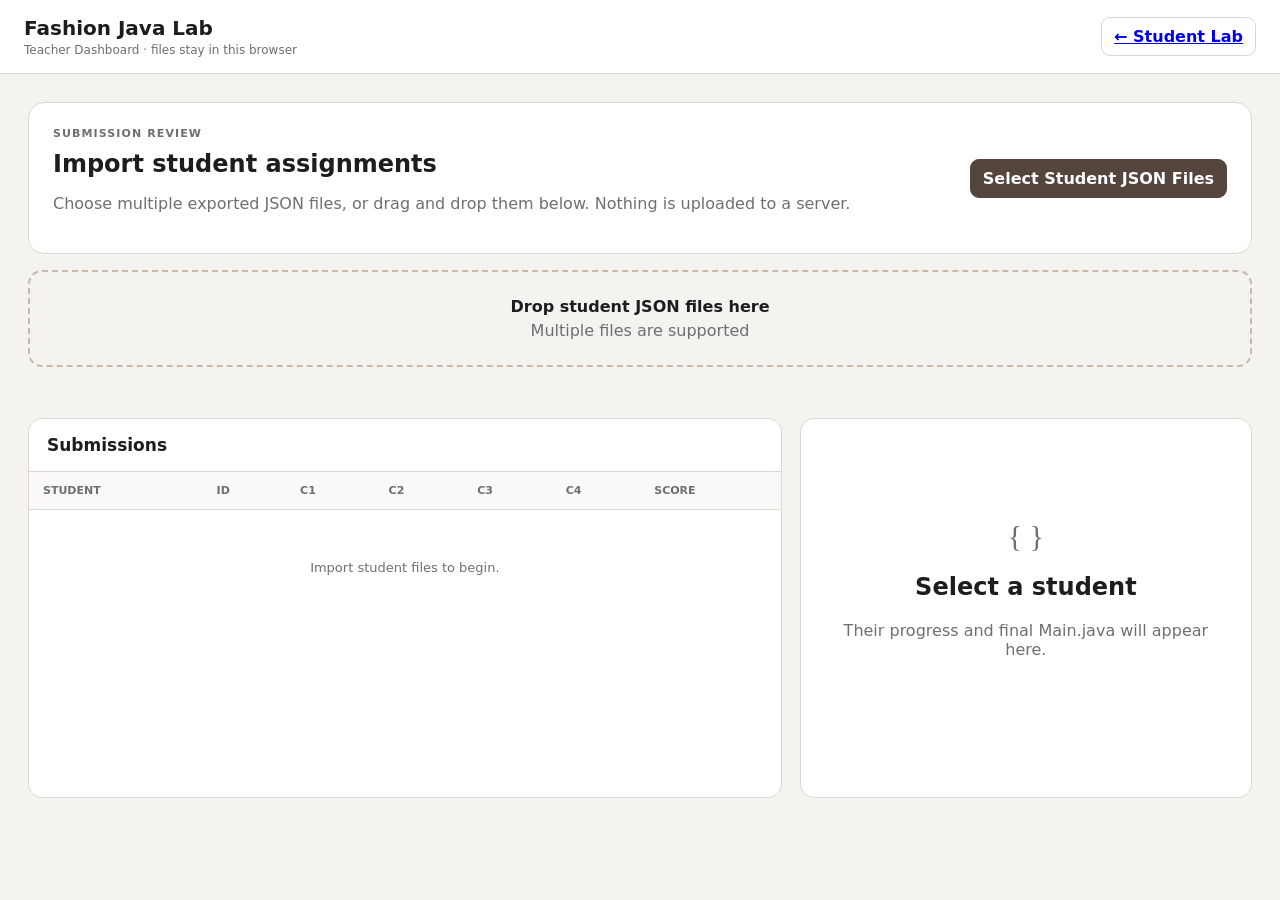
==== teacher.html @ 4a5b23d3 "Build persistent Fashion Java Lab workflow" ====
<!doctype html><html lang="en"><head><meta charset="utf-8"><meta name="viewport" content="width=device-width,initial-scale=1"><title>Teacher Dashboard · Fashion Java Lab</title><link rel="stylesheet" href="assets/style.css"><link rel="stylesheet" href="assets/teacher.css"></head><body>
<header class="topbar"><div><h1>Fashion Java Lab</h1><div class="sub">Teacher Dashboard · files stay in this browser</div></div><a class="btn ghost" href="index.html">← Student Lab</a></header>
<main class="teacher-wrap"><section class="upload-card"><div><div class="eyebrow">Submission review</div><h2>Import student assignments</h2><p class="muted">Choose multiple exported JSON files, or drag and drop them below. Nothing is uploaded to a server.</p></div><label class="btn primary file-button">Select Student JSON Files<input id="fileInput" type="file" accept="application/json,.json" multiple></label></section>
<section id="dropZone" class="drop-zone" tabindex="0"><strong>Drop student JSON files here</strong><span>Multiple files are supported</span></section><p id="importStatus" class="import-status" role="status"></p>
<section class="dashboard-grid"><div class="table-card"><div class="table-heading"><h2>Submissions</h2><button id="clearBtn" class="text-button danger" hidden>Clear list</button></div><div class="table-scroll"><table><thead><tr><th>Student</th><th>ID</th><th>C1</th><th>C2</th><th>C3</th><th>C4</th><th>Score</th></tr></thead><tbody id="studentRows"><tr><td colspan="7" class="empty">Import student files to begin.</td></tr></tbody></table></div></div>
<aside id="studentDetail" class="detail-card"><div class="empty-detail"><div class="empty-icon">{ }</div><h2>Select a student</h2><p class="muted">Their progress and final Main.java will appear here.</p></div></aside></section></main><script src="assets/teacher.js"></script></body></html>
---- assets/style.css ----
:root{--bg:#f5f3ef;--card:#fff;--ink:#1d1d1f;--muted:#6e6e73;--line:#ddd7cf;--accent:#55463d;--accent-soft:#eee8e1;--ok:#197447;--ok-soft:#e9f6ef;--bad:#b33a3a;--bad-soft:#fdf0ef;--code:#171717}*{box-sizing:border-box}body{margin:0;font-family:Inter,ui-sans-serif,system-ui,-apple-system,"Segoe UI",sans-serif;background:var(--bg);color:var(--ink)}button,input,textarea{font:inherit}.hidden{display:none!important}.muted,.note,.sub{color:var(--muted)}.login-shell{min-height:100vh;display:grid;place-items:center;padding:24px;background:radial-gradient(circle at 80% 10%,#e9dfd3,transparent 35%),var(--bg)}.login-card{width:min(460px,100%);background:#fff;border:1px solid var(--line);border-radius:20px;padding:36px;box-shadow:0 20px 60px #4a382516}.login-card h1{font-size:30px;margin:8px 0}.login-card p{line-height:1.6}.login-card label,.settings label{display:block;font-size:13px;font-weight:700;margin:20px 0 7px}.login-card input,.settings input{width:100%;padding:12px;border:1px solid var(--line);border-radius:9px}.wide{width:100%;margin-top:24px}.quiet-link{display:block;text-align:center;margin-top:20px;color:var(--muted);font-size:13px}.error{color:var(--bad);font-size:13px;min-height:20px}.topbar{padding:16px 24px;border-bottom:1px solid var(--line);background:#fff;display:flex;justify-content:space-between;gap:20px;align-items:center}.topbar h1{font-size:20px;margin:0}.sub{font-size:12px;margin-top:3px}.student-tools{display:flex;align-items:center;gap:10px;flex-wrap:wrap;justify-content:flex-end}.badge{font-size:12px;background:var(--accent-soft);border-radius:999px;padding:7px 11px}.lab-grid{display:grid;grid-template-columns:280px minmax(450px,1fr) 300px;min-height:calc(100vh - 73px)}.panel{padding:20px}.left{border-right:1px solid var(--line)}.right{border-left:1px solid var(--line)}.section-label,.eyebrow{text-transform:uppercase;letter-spacing:.1em;font-size:11px;font-weight:800;color:var(--muted);margin-bottom:10px}.card{background:var(--card);border:1px solid var(--line);border-radius:14px;padding:16px;margin:14px 0;box-shadow:0 2px 12px #00000007}.card h2{font-size:16px;margin:0 0 10px}.card h3{font-size:11px;text-transform:uppercase;letter-spacing:.07em;color:var(--muted);margin:16px 0 7px}.task p,.task li{font-size:14px;line-height:1.55}.task ul{padding-left:20px}.challenge{width:100%;display:grid;grid-template-columns:28px 1fr 20px;text-align:left;align-items:center;padding:11px 9px;margin:5px 0;border:1px solid transparent;border-radius:10px;background:transparent;cursor:pointer}.challenge.active{border-color:var(--accent);background:#fff}.challenge:hover{background:#fff}.challenge small{display:block;color:var(--muted);margin-top:2px}.progress-icon{font-size:17px;color:var(--muted)}.complete .progress-icon{color:var(--ok)}.editor-head{display:flex;align-items:center;justify-content:space-between;gap:8px}.filetabs{display:flex;gap:6px;flex-wrap:wrap}.filetabs button,.btn{border:1px solid var(--line);background:#fff;border-radius:9px;padding:9px 12px;cursor:pointer;font-weight:650}.filetabs button.active{background:var(--accent-soft);border-color:#c9b9aa}.edit-dot{font-size:9px;color:var(--ok);margin-left:3px}.editor{width:100%;min-height:430px;background:var(--code);color:#f6f6f6;border:0;border-radius:12px;padding:18px;margin-top:9px;font:14px/1.6 ui-monospace,SFMono-Regular,Menlo,Consolas,monospace;tab-size:4;resize:vertical}.editor:read-only{color:#d5d0cb}.save-status{font-size:12px;color:var(--ok);white-space:nowrap}.actions{display:flex;gap:9px;margin:12px 0}.btn.primary{background:var(--accent);color:#fff;border-color:var(--accent)}.btn.success{color:var(--ok);border-color:#99cbb0}.btn.ghost{background:transparent}.text-button{border:0;background:none;cursor:pointer;text-decoration:underline;color:var(--muted)}.danger{color:var(--bad)}.results{margin-top:20px}.console{background:#0e0e0e;color:#d7f8df;border-radius:12px;min-height:100px;padding:14px;white-space:pre-wrap;font:13px/1.5 ui-monospace,SFMono-Regular,Menlo,Consolas,monospace}.check{padding:9px 11px;border-radius:8px;margin:6px 0;font-size:13px}.check.ok{color:var(--ok);background:var(--ok-soft)}.check.bad{color:var(--bad);background:var(--bad-soft)}pre.api{overflow:auto;background:#f6f3ef;padding:12px;border-radius:9px;font:12px/1.5 ui-monospace,monospace}.concept pre{white-space:pre-wrap;font:12px/1.7 ui-monospace,monospace}.settings summary{cursor:pointer;font-weight:700}.settings input{margin:4px 0 9px}.note{font-size:12px;line-height:1.5}@media(max-width:1080px){.lab-grid{grid-template-columns:240px 1fr}.right{grid-column:1/-1;border:0;border-top:1px solid var(--line);display:grid;grid-template-columns:repeat(3,1fr);gap:12px}.right>.section-label{grid-column:1/-1}.right .card{margin:0}}@media(max-width:760px){.topbar{align-items:flex-start}.lab-grid{display:block}.left,.right{border:0;border-bottom:1px solid var(--line)}.right{display:block}.right .card{margin:14px 0}.student-tools .badge{display:none}.editor{min-height:360px}.login-card{padding:26px}.save-status{display:none}}
---- assets/teacher.css ----
.teacher-wrap{max-width:1280px;margin:auto;padding:28px}.upload-card{display:flex;justify-content:space-between;align-items:center;gap:24px;background:#fff;border:1px solid var(--line);border-radius:16px;padding:24px}.upload-card h2{margin:4px 0}.file-button input{position:absolute;width:1px;height:1px;opacity:0}.drop-zone{margin:16px 0;border:2px dashed #c9b9aa;border-radius:14px;padding:25px;text-align:center;color:var(--muted);transition:.15s}.drop-zone strong,.drop-zone span{display:block}.drop-zone strong{color:var(--ink);margin-bottom:5px}.drop-zone.dragging{background:var(--accent-soft);border-color:var(--accent)}.import-status{min-height:22px;font-size:13px}.dashboard-grid{display:grid;grid-template-columns:minmax(560px,1.25fr) minmax(360px,.75fr);gap:18px}.table-card,.detail-card{background:#fff;border:1px solid var(--line);border-radius:14px;overflow:hidden}.table-heading{padding:16px 18px;display:flex;justify-content:space-between}.table-heading h2{margin:0;font-size:17px}.table-scroll{overflow:auto}table{width:100%;border-collapse:collapse}th,td{text-align:left;padding:12px 14px;border-top:1px solid var(--line);font-size:13px}th{font-size:11px;text-transform:uppercase;color:var(--muted);background:#faf9f7}.student-row{cursor:pointer}.student-row:hover,.student-row.active{background:var(--accent-soft)}.mark-pass{color:var(--ok);font-weight:800}.mark-fail{color:var(--bad)}.empty{text-align:center;color:var(--muted);padding:50px}.detail-card{padding:20px;min-height:380px}.empty-detail{text-align:center;margin-top:80px}.empty-icon{font:30px ui-monospace;color:var(--muted)}.detail-head{display:flex;justify-content:space-between;border-bottom:1px solid var(--line);padding-bottom:14px}.detail-head h2{margin:0}.meta-grid{display:grid;grid-template-columns:1fr 1fr;gap:12px;margin:16px 0}.meta{padding:10px;background:#f7f5f2;border-radius:9px}.meta small{display:block;color:var(--muted);margin-bottom:3px}.progress-line{display:flex;gap:8px;flex-wrap:wrap}.progress-pill{padding:6px 9px;border-radius:99px;background:var(--bad-soft);font-size:12px;color:var(--bad)}.progress-pill.done{color:var(--ok);background:var(--ok-soft)}.code-view{background:#171717;color:#f6f6f6;border-radius:10px;padding:14px;overflow:auto;max-height:420px;font:12px/1.55 ui-monospace,monospace;white-space:pre}@media(max-width:900px){.dashboard-grid{grid-template-columns:1fr}.upload-card{align-items:flex-start;flex-direction:column}.teacher-wrap{padding:16px}}
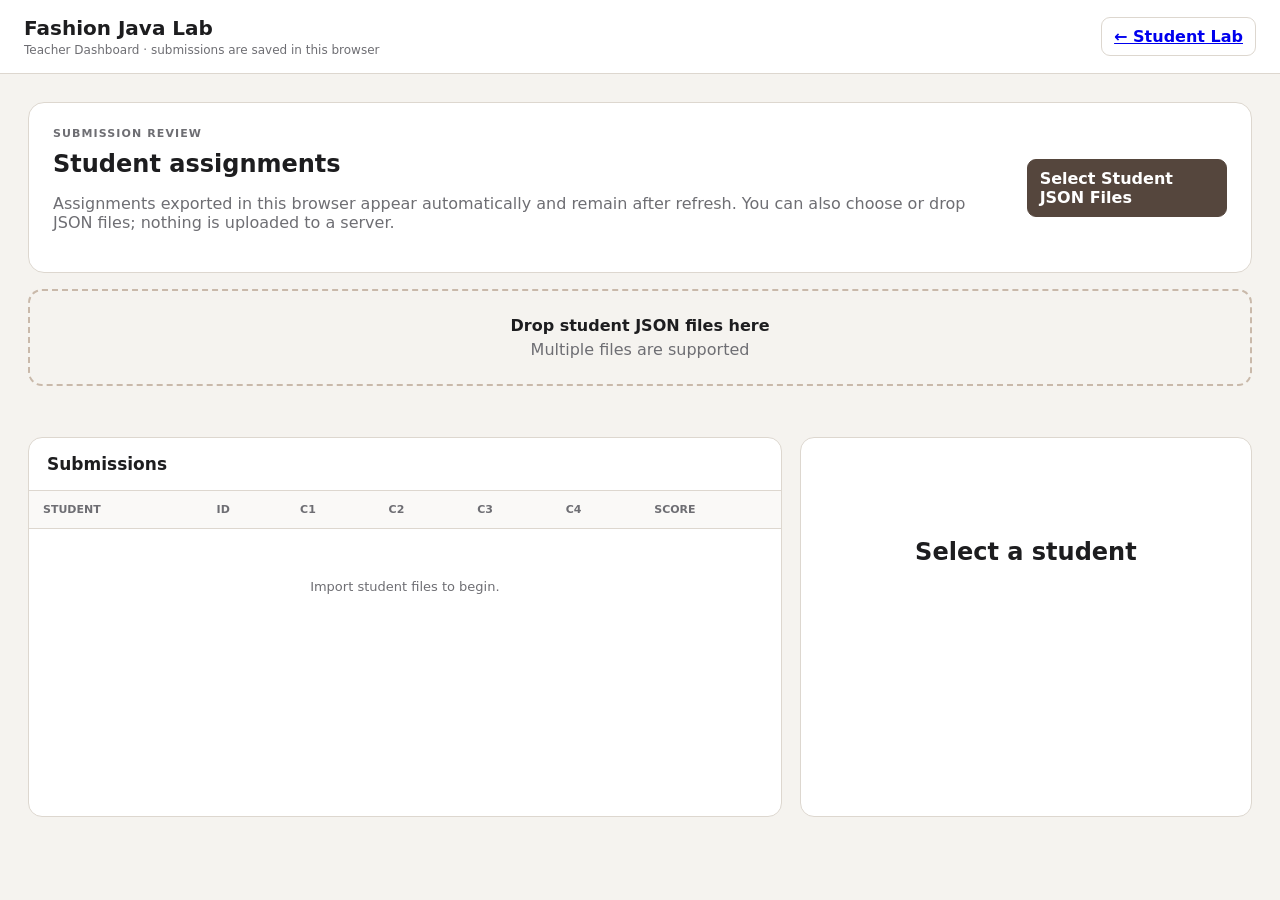
==== commit aaf1bdf7: "Persist exports in teacher dashboard" ====
--- a/teacher.html
+++ b/teacher.html
@@ -1,6 +1,6 @@
 <!doctype html><html lang="en"><head><meta charset="utf-8"><meta name="viewport" content="width=device-width,initial-scale=1"><title>Teacher Dashboard · Fashion Java Lab</title><link rel="stylesheet" href="assets/style.css"><link rel="stylesheet" href="assets/teacher.css"></head><body>
-<header class="topbar"><div><h1>Fashion Java Lab</h1><div class="sub">Teacher Dashboard · files stay in this browser</div></div><a class="btn ghost" href="index.html">← Student Lab</a></header>
-<main class="teacher-wrap"><section class="upload-card"><div><div class="eyebrow">Submission review</div><h2>Import student assignments</h2><p class="muted">Choose multiple exported JSON files, or drag and drop them below. Nothing is uploaded to a server.</p></div><label class="btn primary file-button">Select Student JSON Files<input id="fileInput" type="file" accept="application/json,.json" multiple></label></section>
+<header class="topbar"><div><h1>Fashion Java Lab</h1><div class="sub">Teacher Dashboard · submissions are saved in this browser</div></div><a class="btn ghost" href="index.html">← Student Lab</a></header>
+<main class="teacher-wrap"><section class="upload-card"><div><div class="eyebrow">Submission review</div><h2>Student assignments</h2><p class="muted">Assignments exported in this browser appear automatically and remain after refresh. You can also choose or drop JSON files; nothing is uploaded to a server.</p></div><label class="btn primary file-button">Select Student JSON Files<input id="fileInput" type="file" accept="application/json,.json" multiple></label></section>
 <section id="dropZone" class="drop-zone" tabindex="0"><strong>Drop student JSON files here</strong><span>Multiple files are supported</span></section><p id="importStatus" class="import-status" role="status"></p>
 <section class="dashboard-grid"><div class="table-card"><div class="table-heading"><h2>Submissions</h2><button id="clearBtn" class="text-button danger" hidden>Clear list</button></div><div class="table-scroll"><table><thead><tr><th>Student</th><th>ID</th><th>C1</th><th>C2</th><th>C3</th><th>C4</th><th>Score</th></tr></thead><tbody id="studentRows"><tr><td colspan="7" class="empty">Import student files to begin.</td></tr></tbody></table></div></div>
 <aside id="studentDetail" class="detail-card"><div class="empty-detail"><div class="empty-icon">{ }</div><h2>Select a student</h2><p class="muted">Their progress and final Main.java will appear here.</p></div></aside></section></main><script src="assets/teacher.js"></script></body></html>
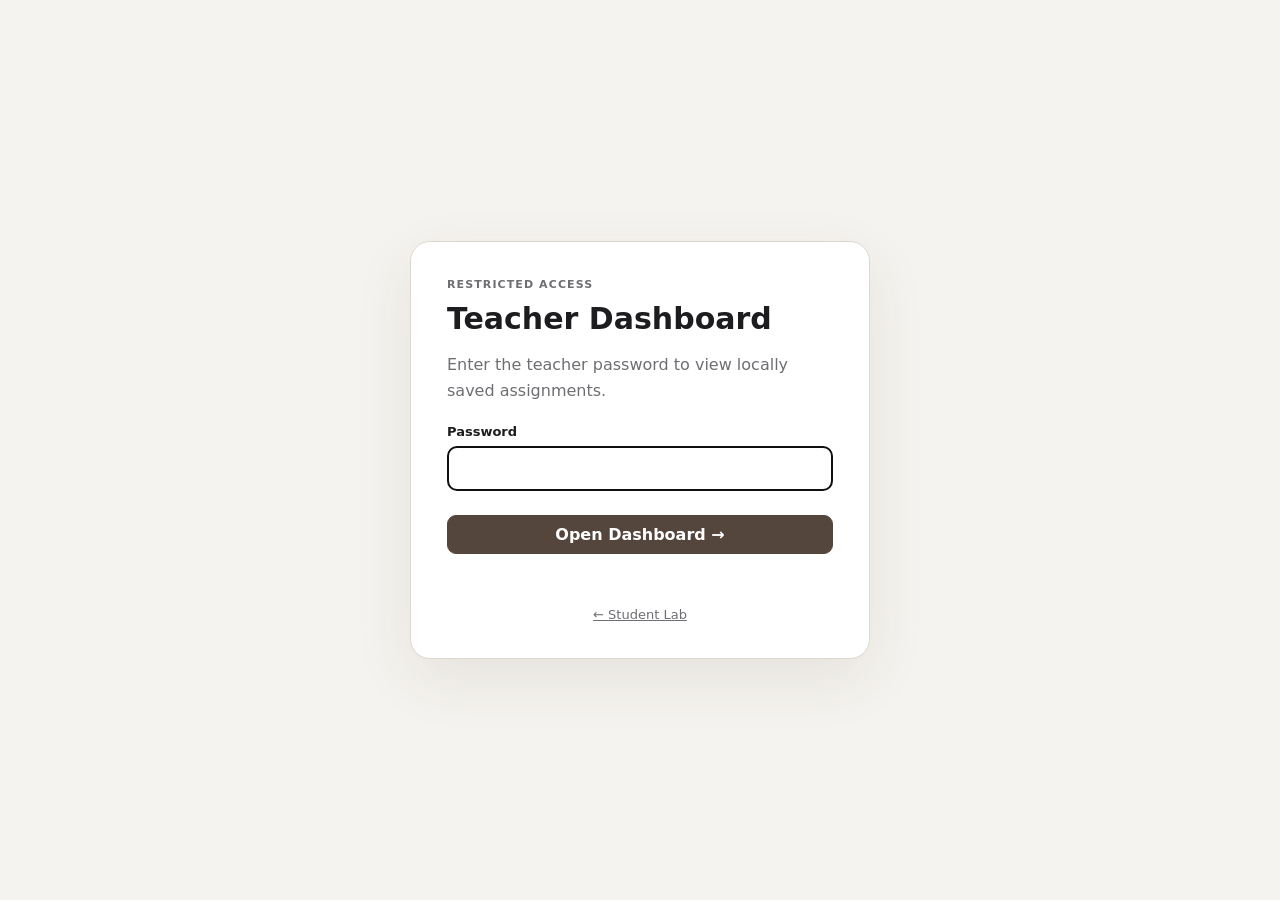
==== commit b0034cb7: "Require password for teacher dashboard" ====
--- a/teacher.html
+++ b/teacher.html
@@ -1,6 +1,7 @@
 <!doctype html><html lang="en"><head><meta charset="utf-8"><meta name="viewport" content="width=device-width,initial-scale=1"><title>Teacher Dashboard · Fashion Java Lab</title><link rel="stylesheet" href="assets/style.css"><link rel="stylesheet" href="assets/teacher.css"></head><body>
-<header class="topbar"><div><h1>Fashion Java Lab</h1><div class="sub">Teacher Dashboard · submissions are saved in this browser</div></div><a class="btn ghost" href="index.html">← Student Lab</a></header>
+<section id="teacherLogin" class="teacher-login"><form id="teacherLoginForm" class="login-card"><div class="eyebrow">Restricted access</div><h1>Teacher Dashboard</h1><p class="muted">Enter the teacher password to view locally saved assignments.</p><label for="teacherPassword">Password</label><input id="teacherPassword" type="password" autocomplete="current-password" required autofocus><button class="btn primary wide" type="submit">Open Dashboard →</button><p id="teacherLoginError" class="error" role="alert"></p><a href="index.html" class="quiet-link">← Student Lab</a></form></section>
+<div id="teacherView" class="hidden"><header class="topbar"><div><h1>Fashion Java Lab</h1><div class="sub">Teacher Dashboard · submissions are saved in this browser</div></div><div class="teacher-actions"><button id="lockBtn" class="btn ghost" type="button">Lock Dashboard</button><a class="btn ghost" href="index.html">← Student Lab</a></div></header>
 <main class="teacher-wrap"><section class="upload-card"><div><div class="eyebrow">Submission review</div><h2>Student assignments</h2><p class="muted">Assignments exported in this browser appear automatically and remain after refresh. You can also choose or drop JSON files; nothing is uploaded to a server.</p></div><label class="btn primary file-button">Select Student JSON Files<input id="fileInput" type="file" accept="application/json,.json" multiple></label></section>
-<section id="dropZone" class="drop-zone" tabindex="0"><strong>Drop student JSON files here</strong><span>Multiple files are supported</span></section><p id="importStatus" class="import-status" role="status"></p>
+<section id="dropZone" class="drop-zone" tabindex="0"><strong>Drop student JSON files here</strong><span>Multiple files are supported</span></section><p id="importStatus" class="import-status" role="status" aria-live="polite"></p>
 <section class="dashboard-grid"><div class="table-card"><div class="table-heading"><h2>Submissions</h2><button id="clearBtn" class="text-button danger" hidden>Clear list</button></div><div class="table-scroll"><table><thead><tr><th>Student</th><th>ID</th><th>C1</th><th>C2</th><th>C3</th><th>C4</th><th>Score</th></tr></thead><tbody id="studentRows"><tr><td colspan="7" class="empty">Import student files to begin.</td></tr></tbody></table></div></div>
-<aside id="studentDetail" class="detail-card"><div class="empty-detail"><div class="empty-icon">{ }</div><h2>Select a student</h2><p class="muted">Their progress and final Main.java will appear here.</p></div></aside></section></main><script src="assets/teacher.js"></script></body></html>
+<aside id="studentDetail" class="detail-card"><div class="empty-detail"><div class="empty-icon">{ }</div><h2>Select a student</h2><p class="muted">Their progress and final Main.java will appear here.</p></div></aside></section></main></div><script src="assets/teacher.js"></script></body></html>
--- a/assets/teacher.css
+++ b/assets/teacher.css
@@ -1 +1 @@
-.teacher-wrap{max-width:1280px;margin:auto;padding:28px}.upload-card{display:flex;justify-content:space-between;align-items:center;gap:24px;background:#fff;border:1px solid var(--line);border-radius:16px;padding:24px}.upload-card h2{margin:4px 0}.file-button input{position:absolute;width:1px;height:1px;opacity:0}.drop-zone{margin:16px 0;border:2px dashed #c9b9aa;border-radius:14px;padding:25px;text-align:center;color:var(--muted);transition:.15s}.drop-zone strong,.drop-zone span{display:block}.drop-zone strong{color:var(--ink);margin-bottom:5px}.drop-zone.dragging{background:var(--accent-soft);border-color:var(--accent)}.import-status{min-height:22px;font-size:13px}.dashboard-grid{display:grid;grid-template-columns:minmax(560px,1.25fr) minmax(360px,.75fr);gap:18px}.table-card,.detail-card{background:#fff;border:1px solid var(--line);border-radius:14px;overflow:hidden}.table-heading{padding:16px 18px;display:flex;justify-content:space-between}.table-heading h2{margin:0;font-size:17px}.table-scroll{overflow:auto}table{width:100%;border-collapse:collapse}th,td{text-align:left;padding:12px 14px;border-top:1px solid var(--line);font-size:13px}th{font-size:11px;text-transform:uppercase;color:var(--muted);background:#faf9f7}.student-row{cursor:pointer}.student-row:hover,.student-row.active{background:var(--accent-soft)}.mark-pass{color:var(--ok);font-weight:800}.mark-fail{color:var(--bad)}.empty{text-align:center;color:var(--muted);padding:50px}.detail-card{padding:20px;min-height:380px}.empty-detail{text-align:center;margin-top:80px}.empty-icon{font:30px ui-monospace;color:var(--muted)}.detail-head{display:flex;justify-content:space-between;border-bottom:1px solid var(--line);padding-bottom:14px}.detail-head h2{margin:0}.meta-grid{display:grid;grid-template-columns:1fr 1fr;gap:12px;margin:16px 0}.meta{padding:10px;background:#f7f5f2;border-radius:9px}.meta small{display:block;color:var(--muted);margin-bottom:3px}.progress-line{display:flex;gap:8px;flex-wrap:wrap}.progress-pill{padding:6px 9px;border-radius:99px;background:var(--bad-soft);font-size:12px;color:var(--bad)}.progress-pill.done{color:var(--ok);background:var(--ok-soft)}.code-view{background:#171717;color:#f6f6f6;border-radius:10px;padding:14px;overflow:auto;max-height:420px;font:12px/1.55 ui-monospace,monospace;white-space:pre}@media(max-width:900px){.dashboard-grid{grid-template-columns:1fr}.upload-card{align-items:flex-start;flex-direction:column}.teacher-wrap{padding:16px}}
+.teacher-login{min-height:100vh;display:grid;place-items:center;padding:24px}.teacher-actions{display:flex;gap:10px;align-items:center}.teacher-wrap{max-width:1280px;margin:auto;padding:28px}.upload-card{display:flex;justify-content:space-between;align-items:center;gap:24px;background:#fff;border:1px solid var(--line);border-radius:16px;padding:24px}.upload-card h2{margin:4px 0}.file-button input{position:absolute;width:1px;height:1px;opacity:0}.drop-zone{margin:16px 0;border:2px dashed #c9b9aa;border-radius:14px;padding:25px;text-align:center;color:var(--muted);transition:.15s}.drop-zone strong,.drop-zone span{display:block}.drop-zone strong{color:var(--ink);margin-bottom:5px}.drop-zone.dragging{background:var(--accent-soft);border-color:var(--accent)}.import-status{min-height:22px;font-size:13px}.dashboard-grid{display:grid;grid-template-columns:minmax(560px,1.25fr) minmax(360px,.75fr);gap:18px}.table-card,.detail-card{background:#fff;border:1px solid var(--line);border-radius:14px;overflow:hidden}.table-heading{padding:16px 18px;display:flex;justify-content:space-between}.table-heading h2{margin:0;font-size:17px}.table-scroll{overflow:auto}table{width:100%;border-collapse:collapse}th,td{text-align:left;padding:12px 14px;border-top:1px solid var(--line);font-size:13px}th{font-size:11px;text-transform:uppercase;color:var(--muted);background:#faf9f7}.student-row{cursor:pointer}.student-row:hover,.student-row.active{background:var(--accent-soft)}.mark-pass{color:var(--ok);font-weight:800}.mark-fail{color:var(--bad)}.empty{text-align:center;color:var(--muted);padding:50px}.detail-card{padding:20px;min-height:380px}.empty-detail{text-align:center;margin-top:80px}.empty-icon{font:30px ui-monospace;color:var(--muted)}.detail-head{display:flex;justify-content:space-between;border-bottom:1px solid var(--line);padding-bottom:14px}.detail-head h2{margin:0}.meta-grid{display:grid;grid-template-columns:1fr 1fr;gap:12px;margin:16px 0}.meta{padding:10px;background:#f7f5f2;border-radius:9px}.meta small{display:block;color:var(--muted);margin-bottom:3px}.progress-line{display:flex;gap:8px;flex-wrap:wrap}.progress-pill{padding:6px 9px;border-radius:99px;background:var(--bad-soft);font-size:12px;color:var(--bad)}.progress-pill.done{color:var(--ok);background:var(--ok-soft)}.code-view{background:#171717;color:#f6f6f6;border-radius:10px;padding:14px;overflow:auto;max-height:420px;font:12px/1.55 ui-monospace,monospace;white-space:pre}@media(max-width:900px){.dashboard-grid{grid-template-columns:1fr}.upload-card{align-items:flex-start;flex-direction:column}.teacher-wrap{padding:16px}.teacher-actions{flex-wrap:wrap;justify-content:flex-end}}
